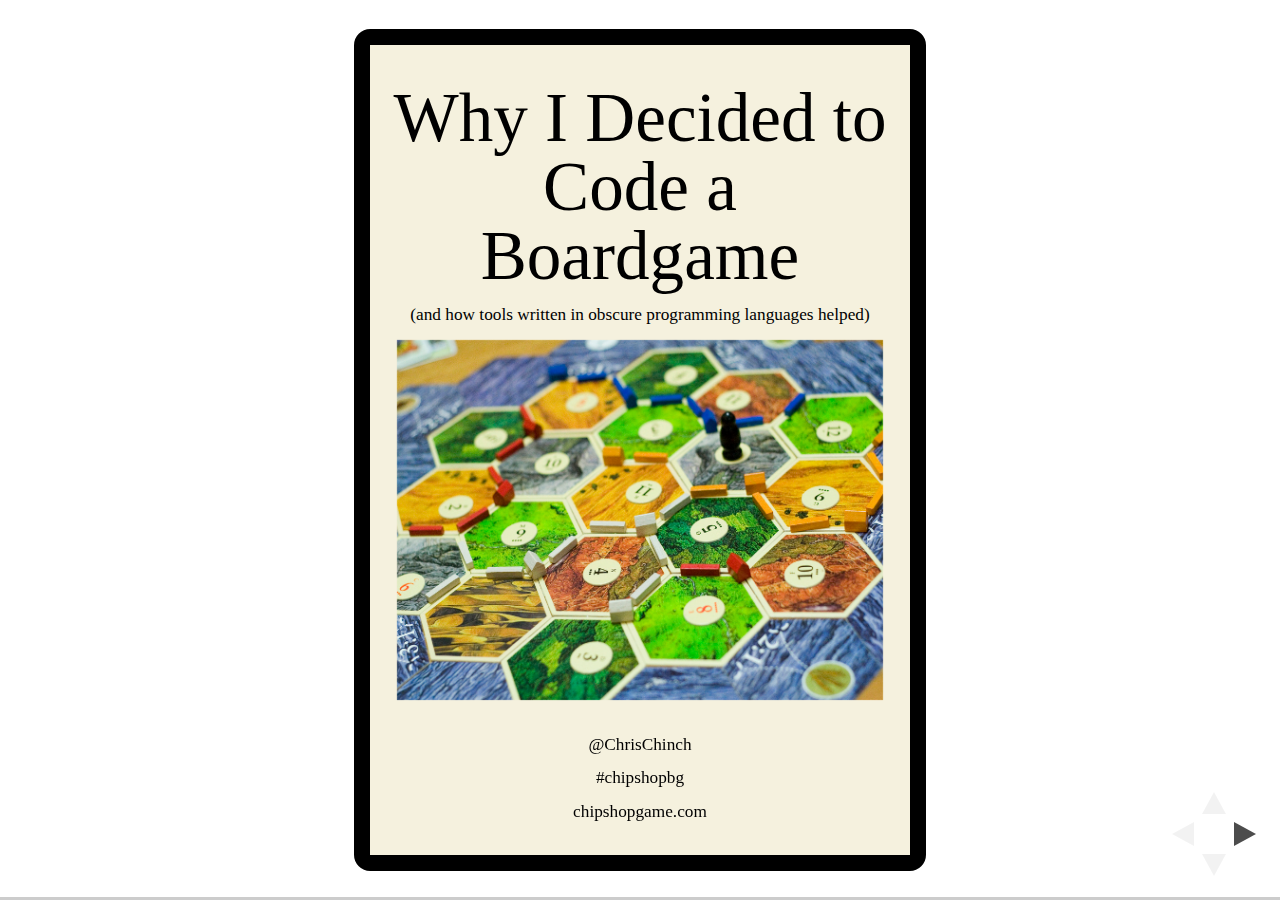
==== chip_shop/fosdem.html @ 76a77d7c "New topics and fosdem" ====
<!doctype html>
<html lang="en">

<head>
	<meta charset="utf-8">

	<title>Why I Decided to Code a Boardgame</title>

	<meta name="description" content="You should add a description here">
	<meta name="author" content="Who wrote this?">

	<meta name="apple-mobile-web-app-capable" content="yes" />
	<meta name="apple-mobile-web-app-status-bar-style" content="black-translucent" />

	<meta name="viewport" content="width=device-width, initial-scale=1.0, maximum-scale=1.0, user-scalable=no, minimal-ui">

	<link rel="stylesheet" href="../css/reveal.css">

	<link rel="stylesheet" href="../css/theme/chip_shop.css" id="theme">
	<link rel="stylesheet" href="../css/theme/extras.css">

	<!-- Code syntax highlighting -->
	<link rel="stylesheet" href="../lib/css/zenburn.css">

	<!-- Printing and PDF exports -->
	<script>
	var link = document.createElement( 'link' );
	link.rel = 'stylesheet';
	link.type = 'text/css';
	link.href = window.location.search.match( /print-pdf/gi ) ? '../css/print/pdf.css' : '../css/print/paper.css';
	document.getElementsByTagName( 'head' )[0].appendChild( link );
	</script>

	<!--[if lt IE 9]>
	<script src="../lib/js/html5shiv.js"></script>
	<![endif]-->
</head>

<body>

	<div class="reveal">

		<!-- Any section element inside of this container is displayed as a slide -->
		<div class="slides">
			<section>
				<h1>Why I Decided to Code a Boardgame</h1>
				<span class="sub-title">(and how tools written in obscure programming languages helped)</span>

				<img data-src="catan.jpg" class="stretch">
				<p>@ChrisChinch</p>
				<p>#chipshopbg</p>
				<p>chipshopgame.com</p>

				<aside class="notes">
				</aside>
			</section>

			<section>
				<h1>Chip Shop</h1>
				<span class="sub-title">Build your Silicon Empire</span>
				<img data-src="applemac.png" class="stretch">
				<p><b>Release Date:</b> Early 2016</p>
				<p><b>Editions:</b> Print-on-Demand, Premium, Digital</p>
				<p><b>Players:</b> 2-6</p>
				<p><b>Launch Party:</b> Computer Spiele Museum</p>
				<aside class="notes">
					Game player for a few years
					Idea I had after watching Micromen, and noone had done it before
					Been about a year
					Copyright cleared
					Design to come later, hopefully with some recognised names
				</aside>
			</section>

			<section>
				<h1>The Aim</h1>
				<span class="sub-title">Awesome and Open</span>
				<img data-src="Octocat.png" class="stretch">
				<p><b>Base:</b> 1980s America</p>
				<p><b>Expansions:</b> 70s, 90s, Japan, Europe</p>
				<p><b>Community:</b> User Contributed</p>
				<p><b>Production:</b> Open</p>
				<aside class="notes">
					Copyright clear, real people
				</aside>
			</section>

			<section>
				<h1>Workflow</h1>
				<span class="sub-title">Write Once, Multi-Format</span>
				<img data-src="Adobe_InDesign_icon.png" class="stretch">
				<p><b>Open:</b> Everything</p>
				<p><b>Write:</b> Once</p>

				<aside class="notes">
					Why I didn't use?
					Also mention Drupal
				</aside>
			</section>

			<section>
				<h1>Markdown</h1>
				<span class="sub-title">The Content</span>
				<img data-src="md_logo.png" class="stretch">
				<p><b>Developer:</b> John Gruber (& Aaron Swartz)</p>
				<p><b>Skills:</b> Clean, Perfect for Online, Focussed</p>
				<aside class="notes">
					Demo
				</aside>
			</section>

			<section>
				<h1>Jekyll</h1>
				<span class="sub-title">The Website</span>
				<img data-src="jekyll_logo.png" class="stretch">
				<p><b>Developer:</b> Tom Preston-Warner</p>
				<p><b>What:</b> Static Site Generator</p>
				<p><b>Skills:</b> Easy, Light, Semi-Flexible</p>
				<aside class="notes">
					GitHub Co-founder
					Demo
				</aside>
			</section>

			<section>
				<h1>Pandoc</h1>
				<span class="sub-title">Swiss Army Knife</span>
				<img data-src="pandoc.png" class="stretch">
				<p><b>Developer:</b> John MacFarlane</p>
				<p><b>What:</b> Converter</p>
				<p><b>Skills:</b> Converts</p>
				<aside class="notes">
					Haskell, Lua
					Demo
				</aside>
			</section>

			<section>
				<h1>LaTeX</h1>
				<span class="sub-title">Print</span>
				<img data-src="LaTeX_logo.svg" class="stretch">
				<p><b>Developer:</b> Leslie Lamport (1985)</p>
				<p><b>What:</b> Word Processor / Markup Language</p>
				<p><b>Skills:</b> Clarity, Complex, Confusing</p>
				<aside class="notes">
					And in case you were wondering, «LaTeX» is pronounced «Lah-tech» or «Lay-tech», to rhyme with «blech» or «Bertolt Brecht» (almost).
					Seperate layout and content
					Popular with academia
					Demo
				</aside>
			</section>

			<section>
				<h1>Tying it Together</h1>
				<span class="sub-title">Automate Away</span>
				<img data-src="bash.png" class="stretch">
				<p><b>Developer:</b> Me!</p>
				<p><b>What:</b> Stops me Typing</p>
				<p><b>Skills:</b> Impresses Passers-by</p>
				<aside class="notes">
					Demo

					Mention generting PNGs
				</aside>
			</section>

			<section>
				<h1>Thank you!</h1>
				<span class="sub-title">Writer, Developer, Other</span>
				<img data-src="DPP_0072.jpg" class="stretch">
				<p class="sub-title">Chris (aka Chinchilla) Ward</p>
				<p class="sub-title">chriswhward@gmail.com</p>
				<p class="sub-title">@chrischinch</p>
				<p class="sub-title">chipshopgame.com</p>
			</section>

		</div>
	</div>

	<script src="../lib/js/head.min.js"></script>
	<script src="../js/reveal.js"></script>

	<script>

	// Full list of configuration options available at:
	// https://github.com/hakimel/reveal.js#configuration
	Reveal.initialize({
		controls: true,
		progress: true,
		history: true,
		center: false,
		width: 500,
		height: 750,

		transition: 'none', // none/fade/slide/convex/concave/zoom

		// Optional reveal.js plugins
		dependencies: [
			{ src: '../lib/js/classList.js', condition: function() { return !document.body.classList; } },
			{ src: '../plugin/markdown/marked.js', condition: function() { return !!document.querySelector( '[data-markdown]' ); } },
			{ src: '../plugin/markdown/markdown.js', condition: function() { return !!document.querySelector( '[data-markdown]' ); } },
			{ src: '../plugin/highlight/highlight.js', async: true, condition: function() { return !!document.querySelector( 'pre code' ); }, callback: function() { hljs.initHighlightingOnLoad(); } },
			{ src: '../plugin/zoom-js/zoom.js', async: true },
			{ src: '../plugin/notes/notes.js', async: true }
		]
	});

	</script>

</body>
</html>
---- css/reveal.css ----
/*!
 * reveal.js
 * http://lab.hakim.se/reveal-js
 * MIT licensed
 *
 * Copyright (C) 2015 Hakim El Hattab, http://hakim.se
 */
/*********************************************
 * RESET STYLES
 *********************************************/
html, body, .reveal div, .reveal span, .reveal applet, .reveal object, .reveal iframe,
.reveal h1, .reveal h2, .reveal h3, .reveal h4, .reveal h5, .reveal h6, .reveal p, .reveal blockquote, .reveal pre,
.reveal a, .reveal abbr, .reveal acronym, .reveal address, .reveal big, .reveal cite, .reveal code,
.reveal del, .reveal dfn, .reveal em, .reveal img, .reveal ins, .reveal kbd, .reveal q, .reveal s, .reveal samp,
.reveal small, .reveal strike, .reveal strong, .reveal sub, .reveal sup, .reveal tt, .reveal var,
.reveal b, .reveal u, .reveal center,
.reveal dl, .reveal dt, .reveal dd, .reveal ol, .reveal ul, .reveal li,
.reveal fieldset, .reveal form, .reveal label, .reveal legend,
.reveal table, .reveal caption, .reveal tbody, .reveal tfoot, .reveal thead, .reveal tr, .reveal th, .reveal td,
.reveal article, .reveal aside, .reveal canvas, .reveal details, .reveal embed,
.reveal figure, .reveal figcaption, .reveal footer, .reveal header, .reveal hgroup,
.reveal menu, .reveal nav, .reveal output, .reveal ruby, .reveal section, .reveal summary,
.reveal time, .reveal mark, .reveal audio, video {
  margin: 0;
  padding: 0;
  border: 0;
  font-size: 100%;
  font: inherit;
  vertical-align: baseline; }

.reveal article, .reveal aside, .reveal details, .reveal figcaption, .reveal figure,
.reveal footer, .reveal header, .reveal hgroup, .reveal menu, .reveal nav, .reveal section {
  display: block; }

/*********************************************
 * GLOBAL STYLES
 *********************************************/
html,
body {
  width: 100%;
  height: 100%;
  overflow: hidden; }

body {
  position: relative;
  line-height: 1;
  background-color: #fff;
  color: #000; }

html:-webkit-full-screen-ancestor {
  background-color: inherit; }

html:-moz-full-screen-ancestor {
  background-color: inherit; }

/*********************************************
 * VIEW FRAGMENTS
 *********************************************/
.reveal .slides section .fragment {
  opacity: 0;
  visibility: hidden;
  -webkit-transition: all 0.2s ease;
          transition: all 0.2s ease; }
  .reveal .slides section .fragment.visible {
    opacity: 1;
    visibility: visible; }

.reveal .slides section .fragment.grow {
  opacity: 1;
  visibility: visible; }
  .reveal .slides section .fragment.grow.visible {
    -webkit-transform: scale(1.3);
        -ms-transform: scale(1.3);
            transform: scale(1.3); }

.reveal .slides section .fragment.shrink {
  opacity: 1;
  visibility: visible; }
  .reveal .slides section .fragment.shrink.visible {
    -webkit-transform: scale(0.7);
        -ms-transform: scale(0.7);
            transform: scale(0.7); }

.reveal .slides section .fragment.zoom-in {
  -webkit-transform: scale(0.1);
      -ms-transform: scale(0.1);
          transform: scale(0.1); }
  .reveal .slides section .fragment.zoom-in.visible {
    -webkit-transform: none;
        -ms-transform: none;
            transform: none; }

.reveal .slides section .fragment.fade-out {
  opacity: 1;
  visibility: visible; }
  .reveal .slides section .fragment.fade-out.visible {
    opacity: 0;
    visibility: hidden; }

.reveal .slides section .fragment.semi-fade-out {
  opacity: 1;
  visibility: visible; }
  .reveal .slides section .fragment.semi-fade-out.visible {
    opacity: 0.5;
    visibility: visible; }

.reveal .slides section .fragment.strike {
  opacity: 1;
  visibility: visible; }
  .reveal .slides section .fragment.strike.visible {
    text-decoration: line-through; }

.reveal .slides section .fragment.current-visible {
  opacity: 0;
  visibility: hidden; }
  .reveal .slides section .fragment.current-visible.current-fragment {
    opacity: 1;
    visibility: visible; }

.reveal .slides section .fragment.highlight-red,
.reveal .slides section .fragment.highlight-current-red,
.reveal .slides section .fragment.highlight-green,
.reveal .slides section .fragment.highlight-current-green,
.reveal .slides section .fragment.highlight-blue,
.reveal .slides section .fragment.highlight-current-blue {
  opacity: 1;
  visibility: visible; }

.reveal .slides section .fragment.highlight-red.visible {
  color: #ff2c2d; }

.reveal .slides section .fragment.highlight-green.visible {
  color: #17ff2e; }

.reveal .slides section .fragment.highlight-blue.visible {
  color: #1b91ff; }

.reveal .slides section .fragment.highlight-current-red.current-fragment {
  color: #ff2c2d; }

.reveal .slides section .fragment.highlight-current-green.current-fragment {
  color: #17ff2e; }

.reveal .slides section .fragment.highlight-current-blue.current-fragment {
  color: #1b91ff; }

/*********************************************
 * DEFAULT ELEMENT STYLES
 *********************************************/
/* Fixes issue in Chrome where italic fonts did not appear when printing to PDF */
.reveal:after {
  content: '';
  font-style: italic; }

.reveal iframe {
  z-index: 1; }

/** Prevents layering issues in certain browser/transition combinations */
.reveal a {
  position: relative; }

.reveal .stretch {
  max-width: none;
  max-height: none; }

.reveal pre.stretch code {
  height: 100%;
  max-height: 100%;
  box-sizing: border-box; }

/*********************************************
 * CONTROLS
 *********************************************/
.reveal .controls {
  display: none;
  position: fixed;
  width: 110px;
  height: 110px;
  z-index: 30;
  right: 10px;
  bottom: 10px;
  -webkit-user-select: none; }

.reveal .controls button {
  padding: 0;
  position: absolute;
  opacity: 0.05;
  width: 0;
  height: 0;
  background-color: transparent;
  border: 12px solid transparent;
  -webkit-transform: scale(0.9999);
      -ms-transform: scale(0.9999);
          transform: scale(0.9999);
  -webkit-transition: all 0.2s ease;
          transition: all 0.2s ease;
  -webkit-appearance: none;
  -webkit-tap-highlight-color: transparent; }

.reveal .controls .enabled {
  opacity: 0.7;
  cursor: pointer; }

.reveal .controls .enabled:active {
  margin-top: 1px; }

.reveal .controls .navigate-left {
  top: 42px;
  border-right-width: 22px;
  border-right-color: #000; }

.reveal .controls .navigate-left.fragmented {
  opacity: 0.3; }

.reveal .controls .navigate-right {
  left: 74px;
  top: 42px;
  border-left-width: 22px;
  border-left-color: #000; }

.reveal .controls .navigate-right.fragmented {
  opacity: 0.3; }

.reveal .controls .navigate-up {
  left: 42px;
  border-bottom-width: 22px;
  border-bottom-color: #000; }

.reveal .controls .navigate-up.fragmented {
  opacity: 0.3; }

.reveal .controls .navigate-down {
  left: 42px;
  top: 74px;
  border-top-width: 22px;
  border-top-color: #000; }

.reveal .controls .navigate-down.fragmented {
  opacity: 0.3; }

/*********************************************
 * PROGRESS BAR
 *********************************************/
.reveal .progress {
  position: fixed;
  display: none;
  height: 3px;
  width: 100%;
  bottom: 0;
  left: 0;
  z-index: 10;
  background-color: rgba(0, 0, 0, 0.2); }

.reveal .progress:after {
  content: '';
  display: block;
  position: absolute;
  height: 20px;
  width: 100%;
  top: -20px; }

.reveal .progress span {
  display: block;
  height: 100%;
  width: 0px;
  background-color: #000;
  -webkit-transition: width 800ms cubic-bezier(0.26, 0.86, 0.44, 0.985);
          transition: width 800ms cubic-bezier(0.26, 0.86, 0.44, 0.985); }

/*********************************************
 * SLIDE NUMBER
 *********************************************/
.reveal .slide-number {
  position: fixed;
  display: block;
  right: 8px;
  bottom: 8px;
  z-index: 31;
  font-family: Helvetica, sans-serif;
  font-size: 12px;
  line-height: 1;
  color: #fff;
  background-color: rgba(0, 0, 0, 0.4);
  padding: 5px; }

.reveal .slide-number-delimiter {
  margin: 0 3px; }

/*********************************************
 * SLIDES
 *********************************************/
.reveal {
  position: relative;
  width: 100%;
  height: 100%;
  overflow: hidden;
  -ms-touch-action: none;
      touch-action: none; }

.reveal .slides {
  position: absolute;
  width: 100%;
  height: 100%;
  top: 0;
  right: 0;
  bottom: 0;
  left: 0;
  margin: auto;
  overflow: visible;
  z-index: 1;
  text-align: center;
  -webkit-perspective: 600px;
          perspective: 600px;
  -webkit-perspective-origin: 50% 40%;
          perspective-origin: 50% 40%; }

.reveal .slides > section {
  -ms-perspective: 600px; }

.reveal .slides > section,
.reveal .slides > section > section {
  display: none;
  position: absolute;
  width: 100%;
  padding: 20px 0px;
  z-index: 10;
  -webkit-transform-style: preserve-3d;
          transform-style: preserve-3d;
  -webkit-transition: -webkit-transform-origin 800ms cubic-bezier(0.26, 0.86, 0.44, 0.985), -webkit-transform 800ms cubic-bezier(0.26, 0.86, 0.44, 0.985), visibility 800ms cubic-bezier(0.26, 0.86, 0.44, 0.985), opacity 800ms cubic-bezier(0.26, 0.86, 0.44, 0.985);
          transition: -ms-transform-origin 800ms cubic-bezier(0.26, 0.86, 0.44, 0.985), transform 800ms cubic-bezier(0.26, 0.86, 0.44, 0.985), visibility 800ms cubic-bezier(0.26, 0.86, 0.44, 0.985), opacity 800ms cubic-bezier(0.26, 0.86, 0.44, 0.985);
          transition: transform-origin 800ms cubic-bezier(0.26, 0.86, 0.44, 0.985), transform 800ms cubic-bezier(0.26, 0.86, 0.44, 0.985), visibility 800ms cubic-bezier(0.26, 0.86, 0.44, 0.985), opacity 800ms cubic-bezier(0.26, 0.86, 0.44, 0.985); }

/* Global transition speed settings */
.reveal[data-transition-speed="fast"] .slides section {
  -webkit-transition-duration: 400ms;
          transition-duration: 400ms; }

.reveal[data-transition-speed="slow"] .slides section {
  -webkit-transition-duration: 1200ms;
          transition-duration: 1200ms; }

/* Slide-specific transition speed overrides */
.reveal .slides section[data-transition-speed="fast"] {
  -webkit-transition-duration: 400ms;
          transition-duration: 400ms; }

.reveal .slides section[data-transition-speed="slow"] {
  -webkit-transition-duration: 1200ms;
          transition-duration: 1200ms; }

.reveal .slides > section.stack {
  padding-top: 0;
  padding-bottom: 0; }

.reveal .slides > section.present,
.reveal .slides > section > section.present {
  display: block;
  z-index: 11;
  opacity: 1; }

.reveal.center,
.reveal.center .slides,
.reveal.center .slides section {
  min-height: 0 !important; }

/* Don't allow interaction with invisible slides */
.reveal .slides > section.future,
.reveal .slides > section > section.future,
.reveal .slides > section.past,
.reveal .slides > section > section.past {
  pointer-events: none; }

.reveal.overview .slides > section,
.reveal.overview .slides > section > section {
  pointer-events: auto; }

.reveal .slides > section.past,
.reveal .slides > section.future,
.reveal .slides > section > section.past,
.reveal .slides > section > section.future {
  opacity: 0; }

/*********************************************
 * Mixins for readability of transitions
 *********************************************/
/*********************************************
 * SLIDE TRANSITION
 * Aliased 'linear' for backwards compatibility
 *********************************************/
.reveal.slide section {
  -webkit-backface-visibility: hidden;
          backface-visibility: hidden; }

.reveal .slides > section[data-transition=slide].past,
.reveal .slides > section[data-transition~=slide-out].past,
.reveal.slide .slides > section:not([data-transition]).past {
  -webkit-transform: translate(-150%, 0);
      -ms-transform: translate(-150%, 0);
          transform: translate(-150%, 0); }

.reveal .slides > section[data-transition=slide].future,
.reveal .slides > section[data-transition~=slide-in].future,
.reveal.slide .slides > section:not([data-transition]).future {
  -webkit-transform: translate(150%, 0);
      -ms-transform: translate(150%, 0);
          transform: translate(150%, 0); }

.reveal .slides > section > section[data-transition=slide].past,
.reveal .slides > section > section[data-transition~=slide-out].past,
.reveal.slide .slides > section > section:not([data-transition]).past {
  -webkit-transform: translate(0, -150%);
      -ms-transform: translate(0, -150%);
          transform: translate(0, -150%); }

.reveal .slides > section > section[data-transition=slide].future,
.reveal .slides > section > section[data-transition~=slide-in].future,
.reveal.slide .slides > section > section:not([data-transition]).future {
  -webkit-transform: translate(0, 150%);
      -ms-transform: translate(0, 150%);
          transform: translate(0, 150%); }

.reveal.linear section {
  -webkit-backface-visibility: hidden;
          backface-visibility: hidden; }

.reveal .slides > section[data-transition=linear].past,
.reveal .slides > section[data-transition~=linear-out].past,
.reveal.linear .slides > section:not([data-transition]).past {
  -webkit-transform: translate(-150%, 0);
      -ms-transform: translate(-150%, 0);
          transform: translate(-150%, 0); }

.reveal .slides > section[data-transition=linear].future,
.reveal .slides > section[data-transition~=linear-in].future,
.reveal.linear .slides > section:not([data-transition]).future {
  -webkit-transform: translate(150%, 0);
      -ms-transform: translate(150%, 0);
          transform: translate(150%, 0); }

.reveal .slides > section > section[data-transition=linear].past,
.reveal .slides > section > section[data-transition~=linear-out].past,
.reveal.linear .slides > section > section:not([data-transition]).past {
  -webkit-transform: translate(0, -150%);
      -ms-transform: translate(0, -150%);
          transform: translate(0, -150%); }

.reveal .slides > section > section[data-transition=linear].future,
.reveal .slides > section > section[data-transition~=linear-in].future,
.reveal.linear .slides > section > section:not([data-transition]).future {
  -webkit-transform: translate(0, 150%);
      -ms-transform: translate(0, 150%);
          transform: translate(0, 150%); }

/*********************************************
 * CONVEX TRANSITION
 * Aliased 'default' for backwards compatibility
 *********************************************/
.reveal .slides > section[data-transition=default].past,
.reveal .slides > section[data-transition~=default-out].past,
.reveal.default .slides > section:not([data-transition]).past {
  -webkit-transform: translate3d(-100%, 0, 0) rotateY(-90deg) translate3d(-100%, 0, 0);
          transform: translate3d(-100%, 0, 0) rotateY(-90deg) translate3d(-100%, 0, 0); }

.reveal .slides > section[data-transition=default].future,
.reveal .slides > section[data-transition~=default-in].future,
.reveal.default .slides > section:not([data-transition]).future {
  -webkit-transform: translate3d(100%, 0, 0) rotateY(90deg) translate3d(100%, 0, 0);
          transform: translate3d(100%, 0, 0) rotateY(90deg) translate3d(100%, 0, 0); }

.reveal .slides > section > section[data-transition=default].past,
.reveal .slides > section > section[data-transition~=default-out].past,
.reveal.default .slides > section > section:not([data-transition]).past {
  -webkit-transform: translate3d(0, -300px, 0) rotateX(70deg) translate3d(0, -300px, 0);
          transform: translate3d(0, -300px, 0) rotateX(70deg) translate3d(0, -300px, 0); }

.reveal .slides > section > section[data-transition=default].future,
.reveal .slides > section > section[data-transition~=default-in].future,
.reveal.default .slides > section > section:not([data-transition]).future {
  -webkit-transform: translate3d(0, 300px, 0) rotateX(-70deg) translate3d(0, 300px, 0);
          transform: translate3d(0, 300px, 0) rotateX(-70deg) translate3d(0, 300px, 0); }

.reveal .slides > section[data-transition=convex].past,
.reveal .slides > section[data-transition~=convex-out].past,
.reveal.convex .slides > section:not([data-transition]).past {
  -webkit-transform: translate3d(-100%, 0, 0) rotateY(-90deg) translate3d(-100%, 0, 0);
          transform: translate3d(-100%, 0, 0) rotateY(-90deg) translate3d(-100%, 0, 0); }

.reveal .slides > section[data-transition=convex].future,
.reveal .slides > section[data-transition~=convex-in].future,
.reveal.convex .slides > section:not([data-transition]).future {
  -webkit-transform: translate3d(100%, 0, 0) rotateY(90deg) translate3d(100%, 0, 0);
          transform: translate3d(100%, 0, 0) rotateY(90deg) translate3d(100%, 0, 0); }

.reveal .slides > section > section[data-transition=convex].past,
.reveal .slides > section > section[data-transition~=convex-out].past,
.reveal.convex .slides > section > section:not([data-transition]).past {
  -webkit-transform: translate3d(0, -300px, 0) rotateX(70deg) translate3d(0, -300px, 0);
          transform: translate3d(0, -300px, 0) rotateX(70deg) translate3d(0, -300px, 0); }

.reveal .slides > section > section[data-transition=convex].future,
.reveal .slides > section > section[data-transition~=convex-in].future,
.reveal.convex .slides > section > section:not([data-transition]).future {
  -webkit-transform: translate3d(0, 300px, 0) rotateX(-70deg) translate3d(0, 300px, 0);
          transform: translate3d(0, 300px, 0) rotateX(-70deg) translate3d(0, 300px, 0); }

/*********************************************
 * CONCAVE TRANSITION
 *********************************************/
.reveal .slides > section[data-transition=concave].past,
.reveal .slides > section[data-transition~=concave-out].past,
.reveal.concave .slides > section:not([data-transition]).past {
  -webkit-transform: translate3d(-100%, 0, 0) rotateY(90deg) translate3d(-100%, 0, 0);
          transform: translate3d(-100%, 0, 0) rotateY(90deg) translate3d(-100%, 0, 0); }

.reveal .slides > section[data-transition=concave].future,
.reveal .slides > section[data-transition~=concave-in].future,
.reveal.concave .slides > section:not([data-transition]).future {
  -webkit-transform: translate3d(100%, 0, 0) rotateY(-90deg) translate3d(100%, 0, 0);
          transform: translate3d(100%, 0, 0) rotateY(-90deg) translate3d(100%, 0, 0); }

.reveal .slides > section > section[data-transition=concave].past,
.reveal .slides > section > section[data-transition~=concave-out].past,
.reveal.concave .slides > section > section:not([data-transition]).past {
  -webkit-transform: translate3d(0, -80%, 0) rotateX(-70deg) translate3d(0, -80%, 0);
          transform: translate3d(0, -80%, 0) rotateX(-70deg) translate3d(0, -80%, 0); }

.reveal .slides > section > section[data-transition=concave].future,
.reveal .slides > section > section[data-transition~=concave-in].future,
.reveal.concave .slides > section > section:not([data-transition]).future {
  -webkit-transform: translate3d(0, 80%, 0) rotateX(70deg) translate3d(0, 80%, 0);
          transform: translate3d(0, 80%, 0) rotateX(70deg) translate3d(0, 80%, 0); }

/*********************************************
 * ZOOM TRANSITION
 *********************************************/
.reveal .slides section[data-transition=zoom],
.reveal.zoom .slides section:not([data-transition]) {
  -webkit-transition-timing-function: ease;
          transition-timing-function: ease; }

.reveal .slides > section[data-transition=zoom].past,
.reveal .slides > section[data-transition~=zoom-out].past,
.reveal.zoom .slides > section:not([data-transition]).past {
  visibility: hidden;
  -webkit-transform: scale(16);
      -ms-transform: scale(16);
          transform: scale(16); }

.reveal .slides > section[data-transition=zoom].future,
.reveal .slides > section[data-transition~=zoom-in].future,
.reveal.zoom .slides > section:not([data-transition]).future {
  visibility: hidden;
  -webkit-transform: scale(0.2);
      -ms-transform: scale(0.2);
          transform: scale(0.2); }

.reveal .slides > section > section[data-transition=zoom].past,
.reveal .slides > section > section[data-transition~=zoom-out].past,
.reveal.zoom .slides > section > section:not([data-transition]).past {
  -webkit-transform: translate(0, -150%);
      -ms-transform: translate(0, -150%);
          transform: translate(0, -150%); }

.reveal .slides > section > section[data-transition=zoom].future,
.reveal .slides > section > section[data-transition~=zoom-in].future,
.reveal.zoom .slides > section > section:not([data-transition]).future {
  -webkit-transform: translate(0, 150%);
      -ms-transform: translate(0, 150%);
          transform: translate(0, 150%); }

/*********************************************
 * CUBE TRANSITION
 *********************************************/
.reveal.cube .slides {
  -webkit-perspective: 1300px;
          perspective: 1300px; }

.reveal.cube .slides section {
  padding: 30px;
  min-height: 700px;
  -webkit-backface-visibility: hidden;
          backface-visibility: hidden;
  box-sizing: border-box; }

.reveal.center.cube .slides section {
  min-height: 0; }

.reveal.cube .slides section:not(.stack):before {
  content: '';
  position: absolute;
  display: block;
  width: 100%;
  height: 100%;
  left: 0;
  top: 0;
  background: rgba(0, 0, 0, 0.1);
  border-radius: 4px;
  -webkit-transform: translateZ(-20px);
          transform: translateZ(-20px); }

.reveal.cube .slides section:not(.stack):after {
  content: '';
  position: absolute;
  display: block;
  width: 90%;
  height: 30px;
  left: 5%;
  bottom: 0;
  background: none;
  z-index: 1;
  border-radius: 4px;
  box-shadow: 0px 95px 25px rgba(0, 0, 0, 0.2);
  -webkit-transform: translateZ(-90px) rotateX(65deg);
          transform: translateZ(-90px) rotateX(65deg); }

.reveal.cube .slides > section.stack {
  padding: 0;
  background: none; }

.reveal.cube .slides > section.past {
  -webkit-transform-origin: 100% 0%;
      -ms-transform-origin: 100% 0%;
          transform-origin: 100% 0%;
  -webkit-transform: translate3d(-100%, 0, 0) rotateY(-90deg);
          transform: translate3d(-100%, 0, 0) rotateY(-90deg); }

.reveal.cube .slides > section.future {
  -webkit-transform-origin: 0% 0%;
      -ms-transform-origin: 0% 0%;
          transform-origin: 0% 0%;
  -webkit-transform: translate3d(100%, 0, 0) rotateY(90deg);
          transform: translate3d(100%, 0, 0) rotateY(90deg); }

.reveal.cube .slides > section > section.past {
  -webkit-transform-origin: 0% 100%;
      -ms-transform-origin: 0% 100%;
          transform-origin: 0% 100%;
  -webkit-transform: translate3d(0, -100%, 0) rotateX(90deg);
          transform: translate3d(0, -100%, 0) rotateX(90deg); }

.reveal.cube .slides > section > section.future {
  -webkit-transform-origin: 0% 0%;
      -ms-transform-origin: 0% 0%;
          transform-origin: 0% 0%;
  -webkit-transform: translate3d(0, 100%, 0) rotateX(-90deg);
          transform: translate3d(0, 100%, 0) rotateX(-90deg); }

/*********************************************
 * PAGE TRANSITION
 *********************************************/
.reveal.page .slides {
  -webkit-perspective-origin: 0% 50%;
          perspective-origin: 0% 50%;
  -webkit-perspective: 3000px;
          perspective: 3000px; }

.reveal.page .slides section {
  padding: 30px;
  min-height: 700px;
  box-sizing: border-box; }

.reveal.page .slides section.past {
  z-index: 12; }

.reveal.page .slides section:not(.stack):before {
  content: '';
  position: absolute;
  display: block;
  width: 100%;
  height: 100%;
  left: 0;
  top: 0;
  background: rgba(0, 0, 0, 0.1);
  -webkit-transform: translateZ(-20px);
          transform: translateZ(-20px); }

.reveal.page .slides section:not(.stack):after {
  content: '';
  position: absolute;
  display: block;
  width: 90%;
  height: 30px;
  left: 5%;
  bottom: 0;
  background: none;
  z-index: 1;
  border-radius: 4px;
  box-shadow: 0px 95px 25px rgba(0, 0, 0, 0.2);
  -webkit-transform: translateZ(-90px) rotateX(65deg); }

.reveal.page .slides > section.stack {
  padding: 0;
  background: none; }

.reveal.page .slides > section.past {
  -webkit-transform-origin: 0% 0%;
      -ms-transform-origin: 0% 0%;
          transform-origin: 0% 0%;
  -webkit-transform: translate3d(-40%, 0, 0) rotateY(-80deg);
          transform: translate3d(-40%, 0, 0) rotateY(-80deg); }

.reveal.page .slides > section.future {
  -webkit-transform-origin: 100% 0%;
      -ms-transform-origin: 100% 0%;
          transform-origin: 100% 0%;
  -webkit-transform: translate3d(0, 0, 0);
          transform: translate3d(0, 0, 0); }

.reveal.page .slides > section > section.past {
  -webkit-transform-origin: 0% 0%;
      -ms-transform-origin: 0% 0%;
          transform-origin: 0% 0%;
  -webkit-transform: translate3d(0, -40%, 0) rotateX(80deg);
          transform: translate3d(0, -40%, 0) rotateX(80deg); }

.reveal.page .slides > section > section.future {
  -webkit-transform-origin: 0% 100%;
      -ms-transform-origin: 0% 100%;
          transform-origin: 0% 100%;
  -webkit-transform: translate3d(0, 0, 0);
          transform: translate3d(0, 0, 0); }

/*********************************************
 * FADE TRANSITION
 *********************************************/
.reveal .slides section[data-transition=fade],
.reveal.fade .slides section:not([data-transition]),
.reveal.fade .slides > section > section:not([data-transition]) {
  -webkit-transform: none;
      -ms-transform: none;
          transform: none;
  -webkit-transition: opacity 0.5s;
          transition: opacity 0.5s; }

.reveal.fade.overview .slides section,
.reveal.fade.overview .slides > section > section {
  -webkit-transition: none;
          transition: none; }

/*********************************************
 * NO TRANSITION
 *********************************************/
.reveal .slides section[data-transition=none],
.reveal.none .slides section:not([data-transition]) {
  -webkit-transform: none;
      -ms-transform: none;
          transform: none;
  -webkit-transition: none;
          transition: none; }

/*********************************************
 * PAUSED MODE
 *********************************************/
.reveal .pause-overlay {
  position: absolute;
  top: 0;
  left: 0;
  width: 100%;
  height: 100%;
  background: black;
  visibility: hidden;
  opacity: 0;
  z-index: 100;
  -webkit-transition: all 1s ease;
          transition: all 1s ease; }

.reveal.paused .pause-overlay {
  visibility: visible;
  opacity: 1; }

/*********************************************
 * FALLBACK
 *********************************************/
.no-transforms {
  overflow-y: auto; }

.no-transforms .reveal .slides {
  position: relative;
  width: 80%;
  height: auto !important;
  top: 0;
  left: 50%;
  margin: 0;
  text-align: center; }

.no-transforms .reveal .controls,
.no-transforms .reveal .progress {
  display: none !important; }

.no-transforms .reveal .slides section {
  display: block !important;
  opacity: 1 !important;
  position: relative !important;
  height: auto;
  min-height: 0;
  top: 0;
  left: -50%;
  margin: 70px 0;
  -webkit-transform: none;
      -ms-transform: none;
          transform: none; }

.no-transforms .reveal .slides section section {
  left: 0; }

.reveal .no-transition,
.reveal .no-transition * {
  -webkit-transition: none !important;
          transition: none !important; }

/*********************************************
 * PER-SLIDE BACKGROUNDS
 *********************************************/
.reveal .backgrounds {
  position: absolute;
  width: 100%;
  height: 100%;
  top: 0;
  left: 0;
  -webkit-perspective: 600px;
          perspective: 600px; }

.reveal .slide-background {
  display: none;
  position: absolute;
  width: 100%;
  height: 100%;
  opacity: 0;
  visibility: hidden;
  background-color: transparent;
  background-position: 50% 50%;
  background-repeat: no-repeat;
  background-size: cover;
  -webkit-transition: all 800ms cubic-bezier(0.26, 0.86, 0.44, 0.985);
          transition: all 800ms cubic-bezier(0.26, 0.86, 0.44, 0.985); }

.reveal .slide-background.stack {
  display: block; }

.reveal .slide-background.present {
  opacity: 1;
  visibility: visible; }

.print-pdf .reveal .slide-background {
  opacity: 1 !important;
  visibility: visible !important; }

/* Video backgrounds */
.reveal .slide-background video {
  position: absolute;
  width: 100%;
  height: 100%;
  max-width: none;
  max-height: none;
  top: 0;
  left: 0; }

/* Immediate transition style */
.reveal[data-background-transition=none] > .backgrounds .slide-background,
.reveal > .backgrounds .slide-background[data-background-transition=none] {
  -webkit-transition: none;
          transition: none; }

/* Slide */
.reveal[data-background-transition=slide] > .backgrounds .slide-background,
.reveal > .backgrounds .slide-background[data-background-transition=slide] {
  opacity: 1;
  -webkit-backface-visibility: hidden;
          backface-visibility: hidden; }

.reveal[data-background-transition=slide] > .backgrounds .slide-background.past,
.reveal > .backgrounds .slide-background.past[data-background-transition=slide] {
  -webkit-transform: translate(-100%, 0);
      -ms-transform: translate(-100%, 0);
          transform: translate(-100%, 0); }

.reveal[data-background-transition=slide] > .backgrounds .slide-background.future,
.reveal > .backgrounds .slide-background.future[data-background-transition=slide] {
  -webkit-transform: translate(100%, 0);
      -ms-transform: translate(100%, 0);
          transform: translate(100%, 0); }

.reveal[data-background-transition=slide] > .backgrounds .slide-background > .slide-background.past,
.reveal > .backgrounds .slide-background > .slide-background.past[data-background-transition=slide] {
  -webkit-transform: translate(0, -100%);
      -ms-transform: translate(0, -100%);
          transform: translate(0, -100%); }

.reveal[data-background-transition=slide] > .backgrounds .slide-background > .slide-background.future,
.reveal > .backgrounds .slide-background > .slide-background.future[data-background-transition=slide] {
  -webkit-transform: translate(0, 100%);
      -ms-transform: translate(0, 100%);
          transform: translate(0, 100%); }

/* Convex */
.reveal[data-background-transition=convex] > .backgrounds .slide-background.past,
.reveal > .backgrounds .slide-background.past[data-background-transition=convex] {
  opacity: 0;
  -webkit-transform: translate3d(-100%, 0, 0) rotateY(-90deg) translate3d(-100%, 0, 0);
          transform: translate3d(-100%, 0, 0) rotateY(-90deg) translate3d(-100%, 0, 0); }

.reveal[data-background-transition=convex] > .backgrounds .slide-background.future,
.reveal > .backgrounds .slide-background.future[data-background-transition=convex] {
  opacity: 0;
  -webkit-transform: translate3d(100%, 0, 0) rotateY(90deg) translate3d(100%, 0, 0);
          transform: translate3d(100%, 0, 0) rotateY(90deg) translate3d(100%, 0, 0); }

.reveal[data-background-transition=convex] > .backgrounds .slide-background > .slide-background.past,
.reveal > .backgrounds .slide-background > .slide-background.past[data-background-transition=convex] {
  opacity: 0;
  -webkit-transform: translate3d(0, -100%, 0) rotateX(90deg) translate3d(0, -100%, 0);
          transform: translate3d(0, -100%, 0) rotateX(90deg) translate3d(0, -100%, 0); }

.reveal[data-background-transition=convex] > .backgrounds .slide-background > .slide-background.future,
.reveal > .backgrounds .slide-background > .slide-background.future[data-background-transition=convex] {
  opacity: 0;
  -webkit-transform: translate3d(0, 100%, 0) rotateX(-90deg) translate3d(0, 100%, 0);
          transform: translate3d(0, 100%, 0) rotateX(-90deg) translate3d(0, 100%, 0); }

/* Concave */
.reveal[data-background-transition=concave] > .backgrounds .slide-background.past,
.reveal > .backgrounds .slide-background.past[data-background-transition=concave] {
  opacity: 0;
  -webkit-transform: translate3d(-100%, 0, 0) rotateY(90deg) translate3d(-100%, 0, 0);
          transform: translate3d(-100%, 0, 0) rotateY(90deg) translate3d(-100%, 0, 0); }

.reveal[data-background-transition=concave] > .backgrounds .slide-background.future,
.reveal > .backgrounds .slide-background.future[data-background-transition=concave] {
  opacity: 0;
  -webkit-transform: translate3d(100%, 0, 0) rotateY(-90deg) translate3d(100%, 0, 0);
          transform: translate3d(100%, 0, 0) rotateY(-90deg) translate3d(100%, 0, 0); }

.reveal[data-background-transition=concave] > .backgrounds .slide-background > .slide-background.past,
.reveal > .backgrounds .slide-background > .slide-background.past[data-background-transition=concave] {
  opacity: 0;
  -webkit-transform: translate3d(0, -100%, 0) rotateX(-90deg) translate3d(0, -100%, 0);
          transform: translate3d(0, -100%, 0) rotateX(-90deg) translate3d(0, -100%, 0); }

.reveal[data-background-transition=concave] > .backgrounds .slide-background > .slide-background.future,
.reveal > .backgrounds .slide-background > .slide-background.future[data-background-transition=concave] {
  opacity: 0;
  -webkit-transform: translate3d(0, 100%, 0) rotateX(90deg) translate3d(0, 100%, 0);
          transform: translate3d(0, 100%, 0) rotateX(90deg) translate3d(0, 100%, 0); }

/* Zoom */
.reveal[data-background-transition=zoom] > .backgrounds .slide-background,
.reveal > .backgrounds .slide-background[data-background-transition=zoom] {
  -webkit-transition-timing-function: ease;
          transition-timing-function: ease; }

.reveal[data-background-transition=zoom] > .backgrounds .slide-background.past,
.reveal > .backgrounds .slide-background.past[data-background-transition=zoom] {
  opacity: 0;
  visibility: hidden;
  -webkit-transform: scale(16);
      -ms-transform: scale(16);
          transform: scale(16); }

.reveal[data-background-transition=zoom] > .backgrounds .slide-background.future,
.reveal > .backgrounds .slide-background.future[data-background-transition=zoom] {
  opacity: 0;
  visibility: hidden;
  -webkit-transform: scale(0.2);
      -ms-transform: scale(0.2);
          transform: scale(0.2); }

.reveal[data-background-transition=zoom] > .backgrounds .slide-background > .slide-background.past,
.reveal > .backgrounds .slide-background > .slide-background.past[data-background-transition=zoom] {
  opacity: 0;
  visibility: hidden;
  -webkit-transform: scale(16);
      -ms-transform: scale(16);
          transform: scale(16); }

.reveal[data-background-transition=zoom] > .backgrounds .slide-background > .slide-background.future,
.reveal > .backgrounds .slide-background > .slide-background.future[data-background-transition=zoom] {
  opacity: 0;
  visibility: hidden;
  -webkit-transform: scale(0.2);
      -ms-transform: scale(0.2);
          transform: scale(0.2); }

/* Global transition speed settings */
.reveal[data-transition-speed="fast"] > .backgrounds .slide-background {
  -webkit-transition-duration: 400ms;
          transition-duration: 400ms; }

.reveal[data-transition-speed="slow"] > .backgrounds .slide-background {
  -webkit-transition-duration: 1200ms;
          transition-duration: 1200ms; }

/*********************************************
 * OVERVIEW
 *********************************************/
.reveal.overview {
  -webkit-perspective-origin: 50% 50%;
          perspective-origin: 50% 50%;
  -webkit-perspective: 700px;
          perspective: 700px; }
  .reveal.overview .slides section {
    height: 700px;
    opacity: 1 !important;
    overflow: hidden;
    visibility: visible !important;
    cursor: pointer;
    box-sizing: border-box; }
  .reveal.overview .slides section:hover,
  .reveal.overview .slides section.present {
    outline: 10px solid rgba(150, 150, 150, 0.4);
    outline-offset: 10px; }
  .reveal.overview .slides section .fragment {
    opacity: 1;
    -webkit-transition: none;
            transition: none; }
  .reveal.overview .slides section:after,
  .reveal.overview .slides section:before {
    display: none !important; }
  .reveal.overview .slides > section.stack {
    padding: 0;
    top: 0 !important;
    background: none;
    outline: none;
    overflow: visible; }
  .reveal.overview .backgrounds {
    -webkit-perspective: inherit;
            perspective: inherit; }
  .reveal.overview .backgrounds .slide-background {
    opacity: 1;
    visibility: visible;
    outline: 10px solid rgba(150, 150, 150, 0.1);
    outline-offset: 10px; }

.reveal.overview .slides section,
.reveal.overview-deactivating .slides section {
  -webkit-transition: none;
          transition: none; }

.reveal.overview .backgrounds .slide-background,
.reveal.overview-deactivating .backgrounds .slide-background {
  -webkit-transition: none;
          transition: none; }

.reveal.overview-animated .slides {
  -webkit-transition: -webkit-transform 0.4s ease;
          transition: transform 0.4s ease; }

/*********************************************
 * RTL SUPPORT
 *********************************************/
.reveal.rtl .slides,
.reveal.rtl .slides h1,
.reveal.rtl .slides h2,
.reveal.rtl .slides h3,
.reveal.rtl .slides h4,
.reveal.rtl .slides h5,
.reveal.rtl .slides h6 {
  direction: rtl;
  font-family: sans-serif; }

.reveal.rtl pre,
.reveal.rtl code {
  direction: ltr; }

.reveal.rtl ol,
.reveal.rtl ul {
  text-align: right; }

.reveal.rtl .progress span {
  float: right; }

/*********************************************
 * PARALLAX BACKGROUND
 *********************************************/
.reveal.has-parallax-background .backgrounds {
  -webkit-transition: all 0.8s ease;
          transition: all 0.8s ease; }

/* Global transition speed settings */
.reveal.has-parallax-background[data-transition-speed="fast"] .backgrounds {
  -webkit-transition-duration: 400ms;
          transition-duration: 400ms; }

.reveal.has-parallax-background[data-transition-speed="slow"] .backgrounds {
  -webkit-transition-duration: 1200ms;
          transition-duration: 1200ms; }

/*********************************************
 * LINK PREVIEW OVERLAY
 *********************************************/
.reveal .overlay {
  position: absolute;
  top: 0;
  left: 0;
  width: 100%;
  height: 100%;
  z-index: 1000;
  background: rgba(0, 0, 0, 0.9);
  opacity: 0;
  visibility: hidden;
  -webkit-transition: all 0.3s ease;
          transition: all 0.3s ease; }

.reveal .overlay.visible {
  opacity: 1;
  visibility: visible; }

.reveal .overlay .spinner {
  position: absolute;
  display: block;
  top: 50%;
  left: 50%;
  width: 32px;
  height: 32px;
  margin: -16px 0 0 -16px;
  z-index: 10;
  background-image: url([data-uri]%2F%2F%2F6%2Bvr8nJybW1tcDAwOjo6Nvb26ioqKOjo7Ozs%2FLy8vz8%2FAAAAAAAAAAAACH%2FC05FVFNDQVBFMi4wAwEAAAAh%2FhpDcmVhdGVkIHdpdGggYWpheGxvYWQuaW5mbwAh%[base64]%2FV%2FnmOM82XiHRLYKhKP1oZmADdEAAAh%2BQQJCgAAACwAAAAAIAAgAAAE6hDISWlZpOrNp1lGNRSdRpDUolIGw5RUYhhHukqFu8DsrEyqnWThGvAmhVlteBvojpTDDBUEIFwMFBRAmBkSgOrBFZogCASwBDEY%2FCZSg7GSE0gSCjQBMVG023xWBhklAnoEdhQEfyNqMIcKjhRsjEdnezB%2BA4k8gTwJhFuiW4dokXiloUepBAp5qaKpp6%2BHo7aWW54wl7obvEe0kRuoplCGepwSx2jJvqHEmGt6whJpGpfJCHmOoNHKaHx61WiSR92E4lbFoq%2BB6QDtuetcaBPnW6%2BO7wDHpIiK9SaVK5GgV543tzjgGcghAgAh%[base64]%2B%2BG%2Bw48edZPK%2BM6hLJpQg484enXIdQFSS1u6UhksENEQAAIfkECQoAAAAsAAAAACAAIAAABOcQyEmpGKLqzWcZRVUQnZYg1aBSh2GUVEIQ2aQOE%2BG%2BcD4ntpWkZQj1JIiZIogDFFyHI0UxQwFugMSOFIPJftfVAEoZLBbcLEFhlQiqGp1Vd140AUklUN3eCA51C1EWMzMCezCBBmkxVIVHBWd3HHl9JQOIJSdSnJ0TDKChCwUJjoWMPaGqDKannasMo6WnM562R5YluZRwur0wpgqZE7NKUm%2BFNRPIhjBJxKZteWuIBMN4zRMIVIhffcgojwCF117i4nlLnY5ztRLsnOk%2BaV%2BoJY7V7m76PdkS4trKcdg0Zc0tTcKkRAAAIfkECQoAAAAsAAAAACAAIAAABO4QyEkpKqjqzScpRaVkXZWQEximw1BSCUEIlDohrft6cpKCk5xid5MNJTaAIkekKGQkWyKHkvhKsR7ARmitkAYDYRIbUQRQjWBwJRzChi9CRlBcY1UN4g0%[base64]%[base64]%2BE71SRQeyqUToLA7VxF0JDyIQh%2FMVVPMt1ECZlfcjZJ9mIKoaTl1MRIl5o4CUKXOwmyrCInCKqcWtvadL2SYhyASyNDJ0uIiRMDjI0Fd30%2FiI2UA5GSS5UDj2l6NoqgOgN4gksEBgYFf0FDqKgHnyZ9OX8HrgYHdHpcHQULXAS2qKpENRg7eAMLC7kTBaixUYFkKAzWAAnLC7FLVxLWDBLKCwaKTULgEwbLA4hJtOkSBNqITT3xEgfLpBtzE%2FjiuL04RGEBgwWhShRgQExHBAAh%2BQQJCgAAACwAAAAAIAAgAAAE7xDISWlSqerNpyJKhWRdlSAVoVLCWk6JKlAqAavhO9UkUHsqlE6CwO1cRdCQ8iEIfzFVTzLdRAmZX3I2SfZiCqGk5dTESJeaOAlClzsJsqwiJwiqnFrb2nS9kmIcgEsjQydLiIlHehhpejaIjzh9eomSjZR%[base64]%2BE71SRQeyqUToLA7VxF0JDyIQh%[base64]%2BE71SRQeyqUToLA7VxF0JDyIQh%2FMVVPMt1ECZlfcjZJ9mIKoaTl1MRIl5o4CUKXOwmyrCInCKqcWtvadL2SYhyASyNDJ0uIiUd6GAULDJCRiXo1CpGXDJOUjY%2BYip9DhToJA4RBLwMLCwVDfRgbBAaqqoZ1XBMHswsHtxtFaH1iqaoGNgAIxRpbFAgfPQSqpbgGBqUD1wBXeCYp1AYZ19JJOYgH1KwA4UBvQwXUBxPqVD9L3sbp2BNk2xvvFPJd%2BMFCN6HAAIKgNggY0KtEBAAh%[base64]%2BvsYMDAzZQPC9VCNkDWUhGkuE5PxJNwiUK4UfLzOlD4WvzAHaoG9nxPi5d%2BjYUqfAhhykOFwJWiAAAIfkECQoAAAAsAAAAACAAIAAABPAQyElpUqnqzaciSoVkXVUMFaFSwlpOCcMYlErAavhOMnNLNo8KsZsMZItJEIDIFSkLGQoQTNhIsFehRww2CQLKF0tYGKYSg%2BygsZIuNqJksKgbfgIGepNo2cIUB3V1B3IvNiBYNQaDSTtfhhx0CwVPI0UJe0%2Bbm4g5VgcGoqOcnjmjqDSdnhgEoamcsZuXO1aWQy8KAwOAuTYYGwi7w5h%2BKr0SJ8MFihpNbx%2B4Erq7BYBuzsdiH1jCAzoSfl0rVirNbRXlBBlLX%2BBP0XJLAPGzTkAuAOqb0WT5AH7OcdCm5B8TgRwSRKIHQtaLCwg1RAAAOwAAAAAAAAAAAA%3D%3D);
  visibility: visible;
  opacity: 0.6;
  -webkit-transition: all 0.3s ease;
          transition: all 0.3s ease; }

.reveal .overlay header {
  position: absolute;
  left: 0;
  top: 0;
  width: 100%;
  height: 40px;
  z-index: 2;
  border-bottom: 1px solid #222; }

.reveal .overlay header a {
  display: inline-block;
  width: 40px;
  height: 40px;
  padding: 0 10px;
  float: right;
  opacity: 0.6;
  box-sizing: border-box; }

.reveal .overlay header a:hover {
  opacity: 1; }

.reveal .overlay header a .icon {
  display: inline-block;
  width: 20px;
  height: 20px;
  background-position: 50% 50%;
  background-size: 100%;
  background-repeat: no-repeat; }

.reveal .overlay header a.close .icon {
  background-image: url([data-uri]); }

.reveal .overlay header a.external .icon {
  background-image: url([data-uri]); }

.reveal .overlay .viewport {
  position: absolute;
  top: 40px;
  right: 0;
  bottom: 0;
  left: 0; }

.reveal .overlay.overlay-preview .viewport iframe {
  width: 100%;
  height: 100%;
  max-width: 100%;
  max-height: 100%;
  border: 0;
  opacity: 0;
  visibility: hidden;
  -webkit-transition: all 0.3s ease;
          transition: all 0.3s ease; }

.reveal .overlay.overlay-preview.loaded .viewport iframe {
  opacity: 1;
  visibility: visible; }

.reveal .overlay.overlay-preview.loaded .spinner {
  opacity: 0;
  visibility: hidden;
  -webkit-transform: scale(0.2);
      -ms-transform: scale(0.2);
          transform: scale(0.2); }

.reveal .overlay.overlay-help .viewport {
  overflow: auto;
  color: #fff; }

.reveal .overlay.overlay-help .viewport .viewport-inner {
  width: 600px;
  margin: 0 auto;
  padding: 60px;
  text-align: center;
  letter-spacing: normal; }

.reveal .overlay.overlay-help .viewport .viewport-inner .title {
  font-size: 20px; }

.reveal .overlay.overlay-help .viewport .viewport-inner table {
  border: 1px solid #fff;
  border-collapse: collapse;
  font-size: 14px; }

.reveal .overlay.overlay-help .viewport .viewport-inner table th,
.reveal .overlay.overlay-help .viewport .viewport-inner table td {
  width: 200px;
  padding: 10px;
  border: 1px solid #fff;
  vertical-align: middle; }

.reveal .overlay.overlay-help .viewport .viewport-inner table th {
  padding-top: 20px;
  padding-bottom: 20px; }

/*********************************************
 * PLAYBACK COMPONENT
 *********************************************/
.reveal .playback {
  position: fixed;
  left: 15px;
  bottom: 20px;
  z-index: 30;
  cursor: pointer;
  -webkit-transition: all 400ms ease;
          transition: all 400ms ease; }

.reveal.overview .playback {
  opacity: 0;
  visibility: hidden; }

/*********************************************
 * ROLLING LINKS
 *********************************************/
.reveal .roll {
  display: inline-block;
  line-height: 1.2;
  overflow: hidden;
  vertical-align: top;
  -webkit-perspective: 400px;
          perspective: 400px;
  -webkit-perspective-origin: 50% 50%;
          perspective-origin: 50% 50%; }

.reveal .roll:hover {
  background: none;
  text-shadow: none; }

.reveal .roll span {
  display: block;
  position: relative;
  padding: 0 2px;
  pointer-events: none;
  -webkit-transition: all 400ms ease;
          transition: all 400ms ease;
  -webkit-transform-origin: 50% 0%;
      -ms-transform-origin: 50% 0%;
          transform-origin: 50% 0%;
  -webkit-transform-style: preserve-3d;
          transform-style: preserve-3d;
  -webkit-backface-visibility: hidden;
          backface-visibility: hidden; }

.reveal .roll:hover span {
  background: rgba(0, 0, 0, 0.5);
  -webkit-transform: translate3d(0px, 0px, -45px) rotateX(90deg);
          transform: translate3d(0px, 0px, -45px) rotateX(90deg); }

.reveal .roll span:after {
  content: attr(data-title);
  display: block;
  position: absolute;
  left: 0;
  top: 0;
  padding: 0 2px;
  -webkit-backface-visibility: hidden;
          backface-visibility: hidden;
  -webkit-transform-origin: 50% 0%;
      -ms-transform-origin: 50% 0%;
          transform-origin: 50% 0%;
  -webkit-transform: translate3d(0px, 110%, 0px) rotateX(-90deg);
          transform: translate3d(0px, 110%, 0px) rotateX(-90deg); }

/*********************************************
 * SPEAKER NOTES
 *********************************************/
.reveal aside.notes {
  display: none; }

.reveal .speaker-notes {
  display: none;
  position: absolute;
  width: 70%;
  max-height: 15%;
  left: 15%;
  bottom: 26px;
  padding: 10px;
  z-index: 1;
  font-size: 18px;
  line-height: 1.4;
  color: #fff;
  background-color: rgba(0, 0, 0, 0.5);
  overflow: auto;
  box-sizing: border-box;
  text-align: left;
  font-family: Helvetica, sans-serif;
  -webkit-overflow-scrolling: touch; }

.reveal .speaker-notes.visible:not(:empty) {
  display: block; }

@media screen and (max-width: 1024px) {
  .reveal .speaker-notes {
    font-size: 14px; } }

@media screen and (max-width: 600px) {
  .reveal .speaker-notes {
    width: 90%;
    left: 5%; } }

/*********************************************
 * ZOOM PLUGIN
 *********************************************/
.zoomed .reveal *,
.zoomed .reveal *:before,
.zoomed .reveal *:after {
  -webkit-backface-visibility: visible !important;
          backface-visibility: visible !important; }

.zoomed .reveal .progress,
.zoomed .reveal .controls {
  opacity: 0; }

.zoomed .reveal .roll span {
  background: none; }

.zoomed .reveal .roll span:after {
  visibility: hidden; }
---- css/theme/chip_shop.css ----
.reveal .slides {
  background: #F5F1DE;
  border-top-right-radius: 15px;
  border-bottom-right-radius: 15px;
  border-bottom-left-radius: 15px;
  border-top-left-radius: 15px;
  /*padding: 30px;*/
  /*zoom: 1;*/
  border: 15px black solid;
}

.reveal .slides > section.stack {
      padding: 20px 0px;
}

.reveal h1,
.reveal h2 {
  font-size: 4em;
  margin: 15px;
}

.reveal sub-title {
  font-size: 2em;
}

.reveal p {
margin: 15px;
}

.reveal .stretch {
  max-width: 90%;
  padding: 15px;
}

.reveale strong,
.reveal b {
  font-weight: bold;
}
---- css/theme/extras.css ----
.left-align {
  float:left;
  width:50%;
}

.left-align {
  text-align: left;
}

.right-align {
  float:right;
  width:50%;
}

.panel {
  text-align:left;
}

.panel img {
  width:100%;
}

.clearfix {
  clear: both;
}

.reveal ul {
  margin-bottom:15px;
  margin-top: 15px;
}

/* TODO: Generalise the left below */
.reveal code {
  white-space: pre-line;
  text-align: left;
}


.reveal blockquote:before {
  color: #ccc;
  content: open-quote;
  font-size: 4em;
  line-height: 0.1em;
  margin-right: 0.25em;
  vertical-align: -0.4em;
}

.reveal blockquote {
  /*color: $grey-color;
  // border-left: 4px solid $grey-color-light;
  padding-left: $spacing-unit / 2;
  font-size: $base-font-size * 0.75;*/
  letter-spacing: -1px;
  font-style: italic;
  margin: 1.5em 10px;
  padding: 0.5em 10px;
  quotes: "\201C""\201D""\2018""\2019";
  /*p {
    display: inline;
  }
  > :last-child {
    margin-bottom: 0;
  }*/
}

.reveal blockquote:after {
  color: #ccc;
  content: close-quote;
  font-size: 4em;
  line-height: 0.1em;
  margin-right: 0.25em;
  vertical-align: -0.7em;
}
---- lib/css/zenburn.css ----
/*
Zenburn style from voldmar.ru (c) Vladimir Epifanov <voldmar@voldmar.ru>
based on dark.css by Ivan Sagalaev
*/

.hljs {
  display: block;
  overflow-x: auto;
  padding: 0.5em;
  background: #3f3f3f;
  color: #dcdcdc;
  -webkit-text-size-adjust: none;
}

.hljs-keyword,
.hljs-tag,
.css .hljs-class,
.css .hljs-id,
.lisp .hljs-title,
.nginx .hljs-title,
.hljs-request,
.hljs-status,
.clojure .hljs-attribute {
  color: #e3ceab;
}

.django .hljs-template_tag,
.django .hljs-variable,
.django .hljs-filter .hljs-argument {
  color: #dcdcdc;
}

.hljs-number,
.hljs-date {
  color: #8cd0d3;
}

.dos .hljs-envvar,
.dos .hljs-stream,
.hljs-variable,
.apache .hljs-sqbracket,
.hljs-name {
  color: #efdcbc;
}

.dos .hljs-flow,
.diff .hljs-change,
.python .exception,
.python .hljs-built_in,
.hljs-literal,
.tex .hljs-special {
  color: #efefaf;
}

.diff .hljs-chunk,
.hljs-subst {
  color: #8f8f8f;
}

.dos .hljs-keyword,
.hljs-decorator,
.hljs-title,
.hljs-type,
.diff .hljs-header,
.ruby .hljs-class .hljs-parent,
.apache .hljs-tag,
.nginx .hljs-built_in,
.tex .hljs-command,
.hljs-prompt {
  color: #efef8f;
}

.dos .hljs-winutils,
.ruby .hljs-symbol,
.ruby .hljs-symbol .hljs-string,
.ruby .hljs-string {
  color: #dca3a3;
}

.diff .hljs-deletion,
.hljs-string,
.hljs-tag .hljs-value,
.hljs-preprocessor,
.hljs-pragma,
.hljs-built_in,
.smalltalk .hljs-class,
.smalltalk .hljs-localvars,
.smalltalk .hljs-array,
.css .hljs-rule .hljs-value,
.hljs-attr_selector,
.hljs-pseudo,
.apache .hljs-cbracket,
.tex .hljs-formula,
.coffeescript .hljs-attribute {
  color: #cc9393;
}

.hljs-shebang,
.diff .hljs-addition,
.hljs-comment,
.hljs-annotation,
.hljs-pi,
.hljs-doctype {
  color: #7f9f7f;
}

.coffeescript .javascript,
.javascript .xml,
.tex .hljs-formula,
.xml .javascript,
.xml .vbscript,
.xml .css,
.xml .hljs-cdata {
  opacity: 0.5;
}
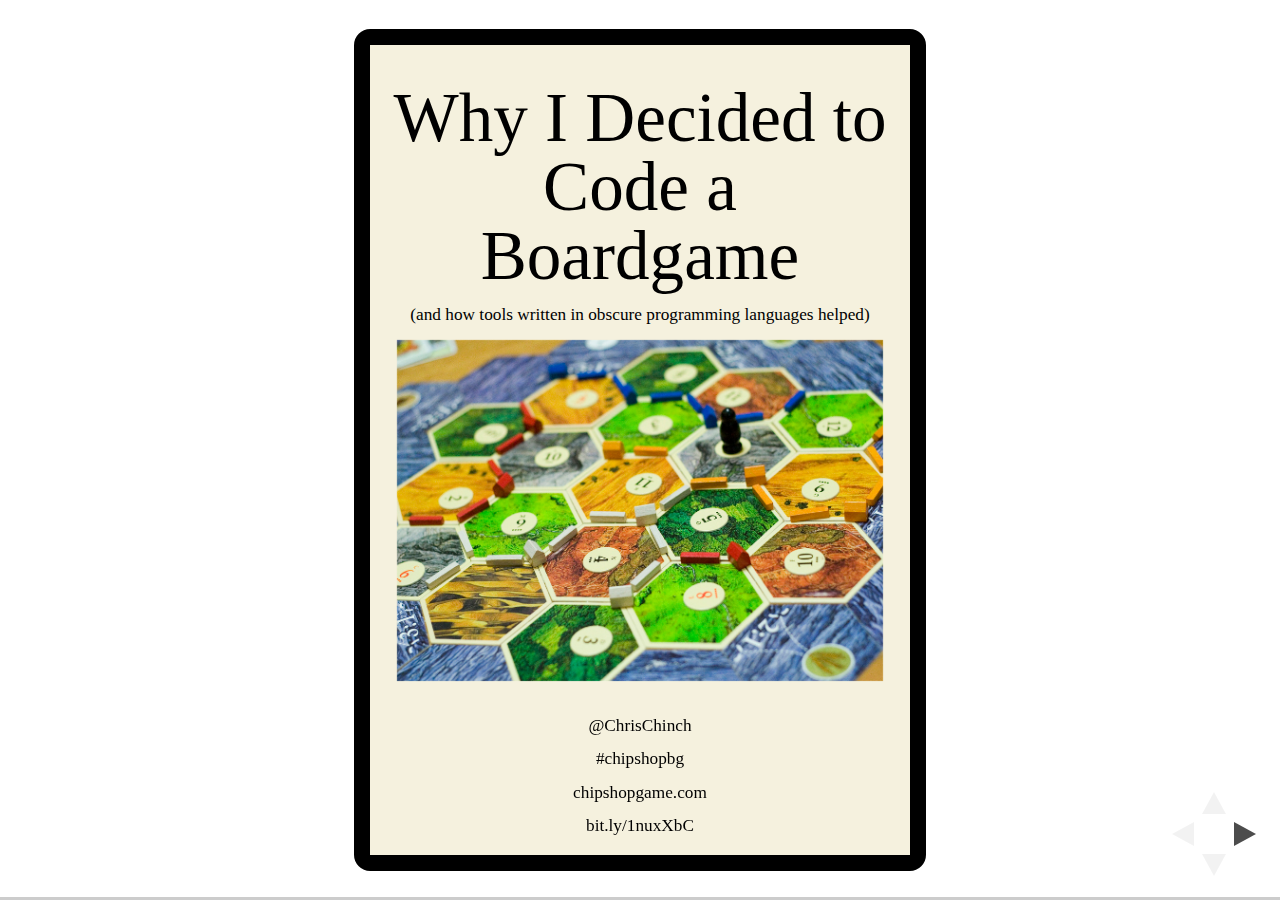
==== commit 2e3c877e: "Added im to slides" ====
--- a/chip_shop/fosdem.html
+++ b/chip_shop/fosdem.html
@@ -50,7 +50,7 @@
 				<p>@ChrisChinch</p>
 				<p>#chipshopbg</p>
 				<p>chipshopgame.com</p>
-
+				<p>bit.ly/1nuxXbC</p>
 				<aside class="notes">
 				</aside>
 			</section>
@@ -146,6 +146,19 @@
 					And in case you were wondering, «LaTeX» is pronounced «Lah-tech» or «Lay-tech», to rhyme with «blech» or «Bertolt Brecht» (almost).
 					Seperate layout and content
 					Popular with academia
+					Demo
+				</aside>
+			</section>
+
+			<section>
+				<h1>Imagemagick</h1>
+				<span class="sub-title">Simulators</span>
+				<img data-src="im.png" class="stretch">
+				<p><b>Developer:</b> John Cristy (1990)</p>
+				<p><b>What:</b> Image Converter</p>
+				<p><b>Skills:</b> Flexible and Omnipresent</p>
+				<aside class="notes">
+					For Tabletop simulators.
 					Demo
 				</aside>
 			</section>
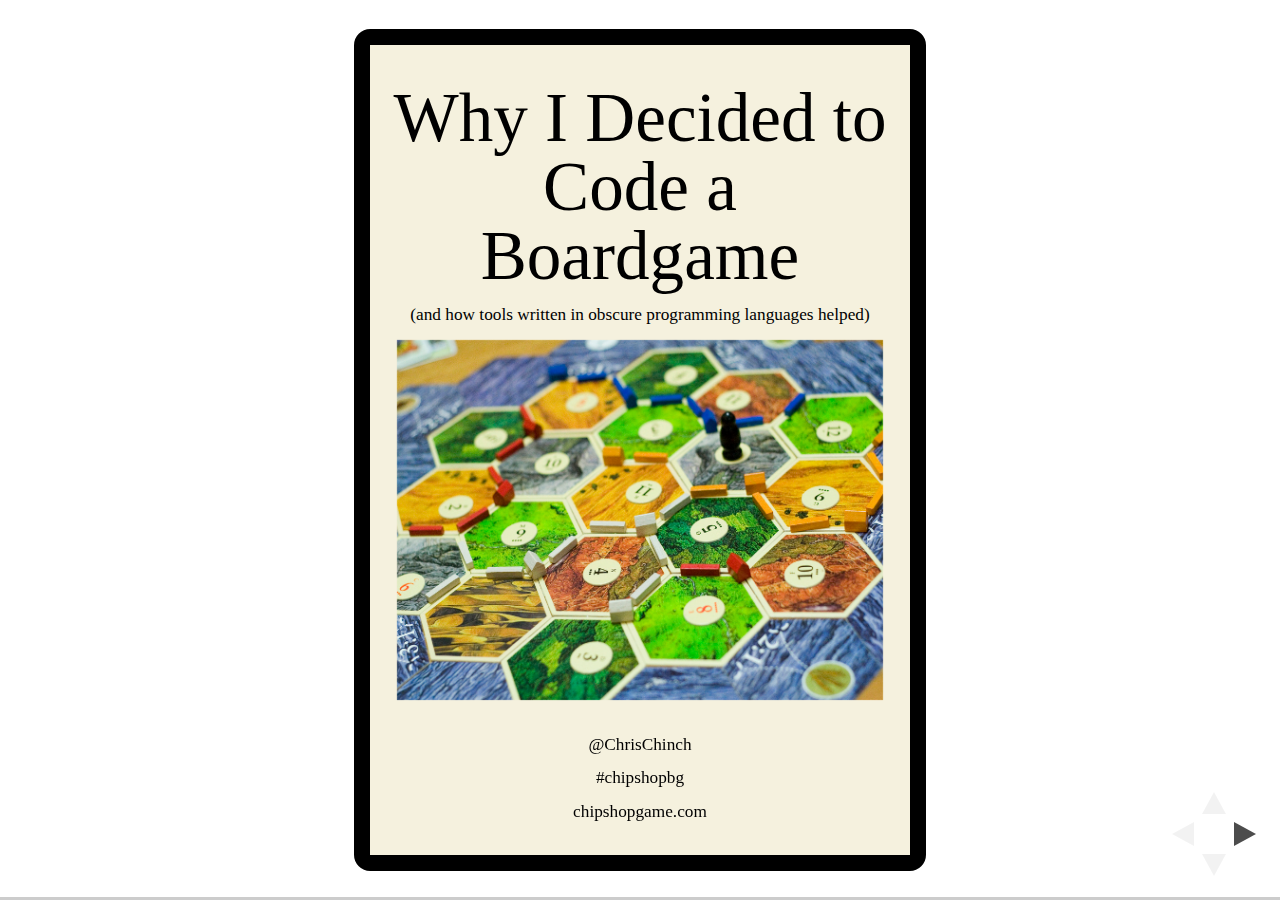
==== commit 9dd89ff4: "Update fosdem pres" ====
--- a/chip_shop/fosdem.html
+++ b/chip_shop/fosdem.html
@@ -50,7 +50,6 @@
 				<p>@ChrisChinch</p>
 				<p>#chipshopbg</p>
 				<p>chipshopgame.com</p>
-				<p>bit.ly/1nuxXbC</p>
 				<aside class="notes">
 				</aside>
 			</section>
@@ -182,7 +181,7 @@
 				<span class="sub-title">Writer, Developer, Other</span>
 				<img data-src="DPP_0072.jpg" class="stretch">
 				<p class="sub-title">Chris (aka Chinchilla) Ward</p>
-				<p class="sub-title">chriswhward@gmail.com</p>
+				<p>bit.ly/1nuxXbC</p>
 				<p class="sub-title">@chrischinch</p>
 				<p class="sub-title">chipshopgame.com</p>
 			</section>
